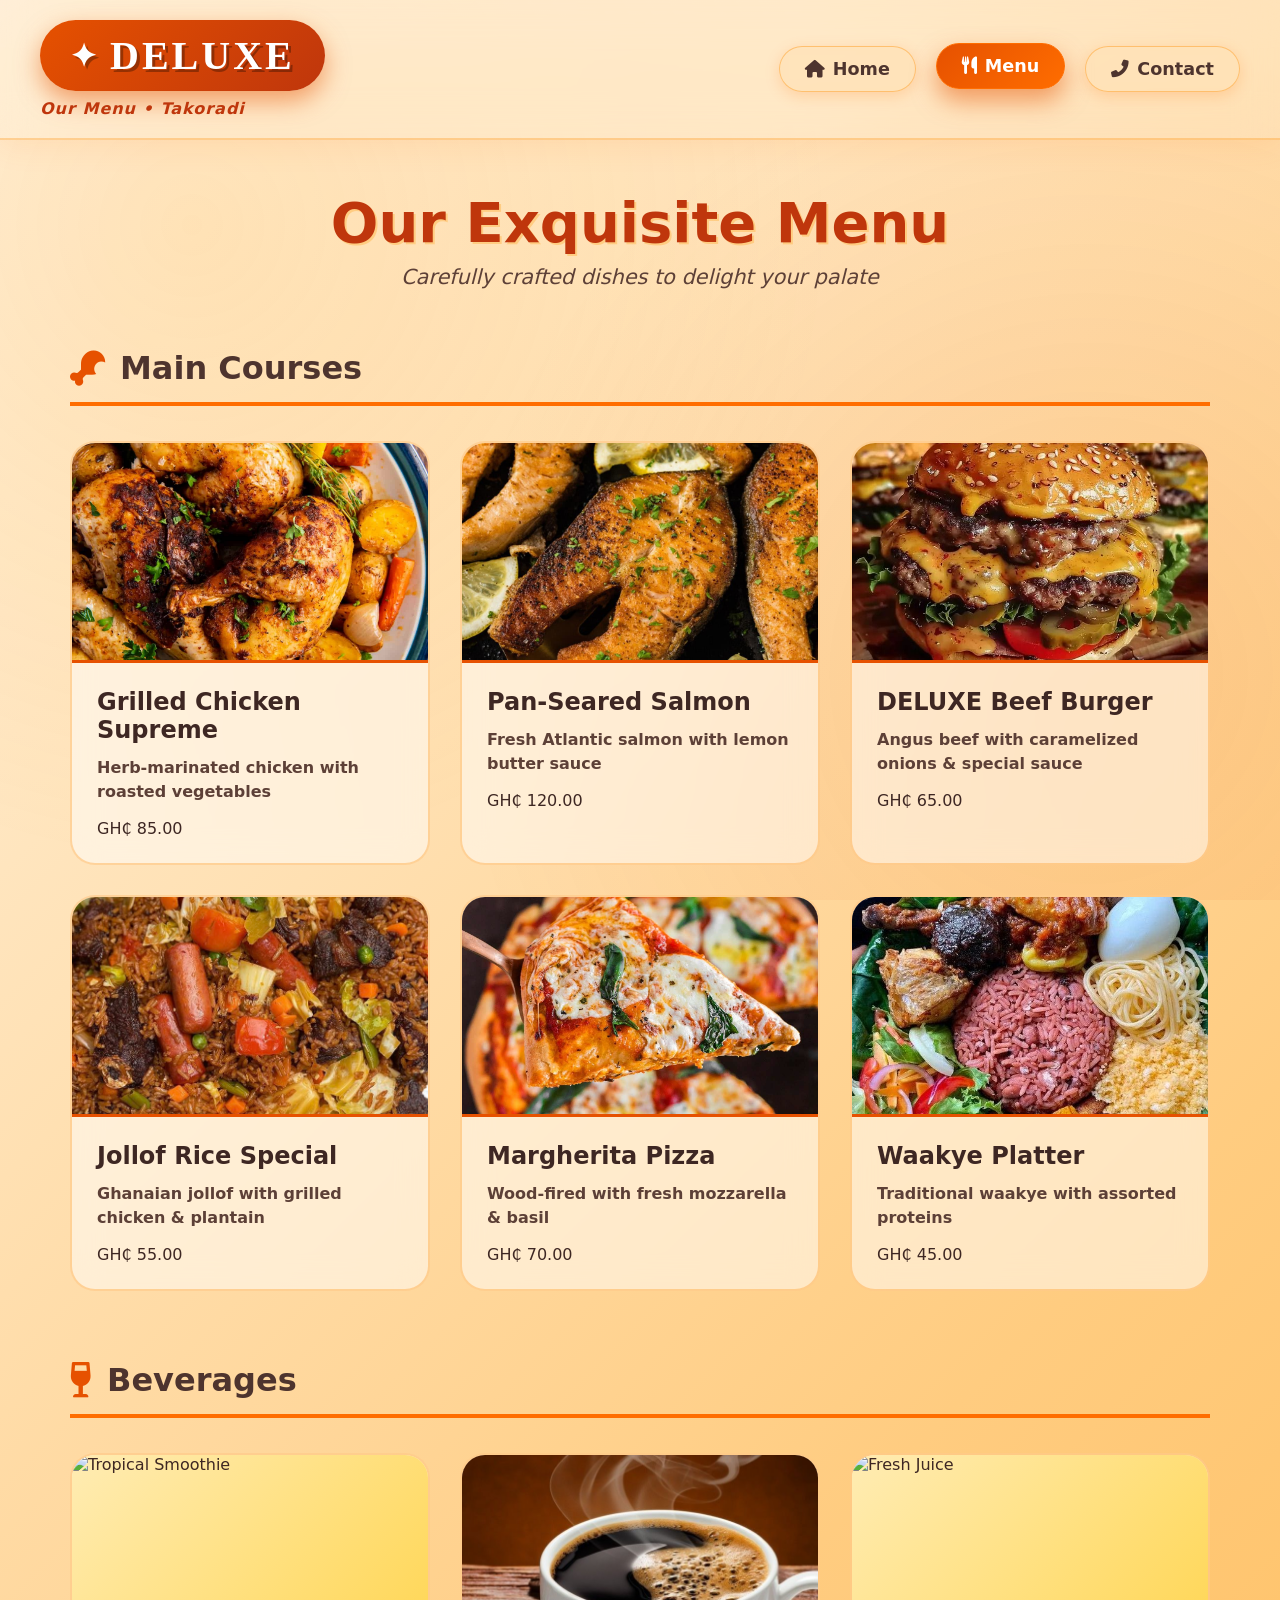
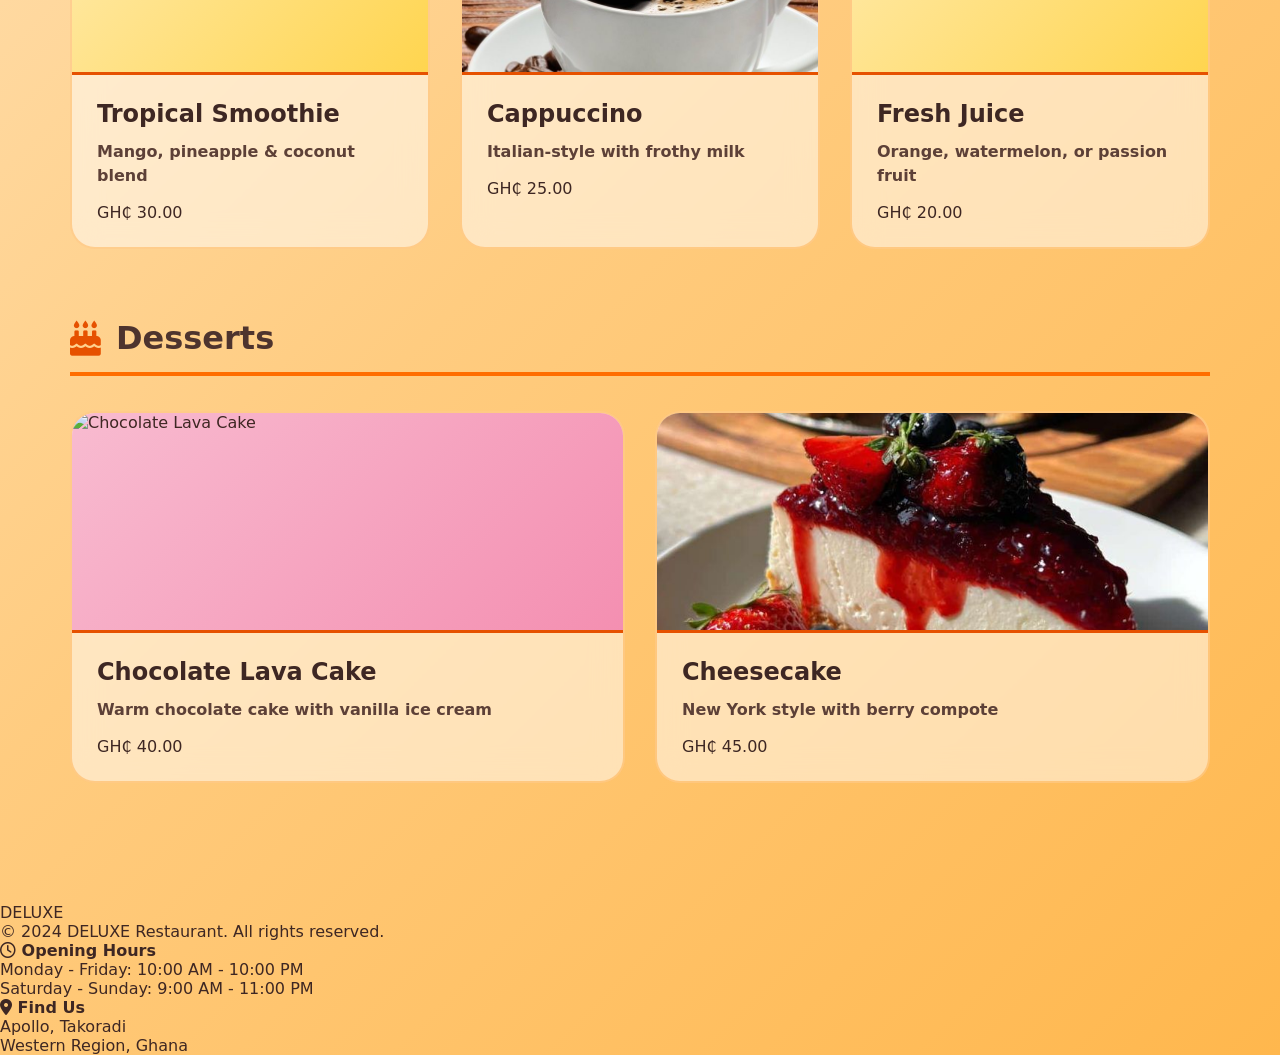
==== menu.html @ 9bec7f3c "Initial commit" ====
<!DOCTYPE html>
<html lang="en">
<head>
    <meta charset="UTF-8">
    <meta name="viewport" content="width=device-width, initial-scale=1.0">
    <title>DELUXE Menu - Takoradi, Apollo</title>
    <link rel="stylesheet" href="menu.css">
    <link rel="stylesheet" href="https://cdnjs.cloudflare.com/ajax/libs/font-awesome/6.0.0-beta3/css/all.min.css">
</head>
<body>
    <div class="warm-overlay"></div>
    
    <header class="navbar">
        <div class="logo-section">
            <div class="logo-placeholder">
                <span class="logo-icon">✦</span> DELUXE
            </div>
            <p class="tagline">Our Menu • Takoradi</p>
        </div>
        
        <nav class="nav-links">
            <a href="main_page.html">
                <i class="fas fa-home"></i> Home
            </a>
            <a href="menu.html" class="active-nav">
                <i class="fas fa-utensils"></i> Menu
            </a>
            <a href="contact.html">
                <i class="fas fa-phone-alt"></i> Contact
            </a>
        </nav>
    </header>

    <main class="menu-page">
        <h1 class="page-title">Our Exquisite Menu</h1>
        <p class="page-subtitle">Carefully crafted dishes to delight your palate</p>

        <div class="menu-category">
            <h2 class="category-title">
                <i class="fas fa-drumstick-bite"></i> Main Courses
            </h2>
            <div class="menu-grid">
                <div class="menu-item">
                    <div class="menu-image-placeholder">
                        <img src="IMAGES/Grilled chicken with roasted veggies.jpg" alt="Grilled Chicken Supreme">
                    </div>
                    <div class="menu-info">
                        <h3>Grilled Chicken Supreme</h3>
                        <p>Herb-marinated chicken with roasted vegetables</p>
                        <span class="price">GH₵ 85.00</span>
                    </div>
                </div>

                <div class="menu-item">
                    <div class="menu-image-placeholder">
                        <img src="IMAGES/pan seared salmon.jpg" alt="Pan-Seared Salmon">
                    </div>
                    <div class="menu-info">
                        <h3>Pan-Seared Salmon</h3>
                        <p>Fresh Atlantic salmon with lemon butter sauce</p>
                        <span class="price">GH₵ 120.00</span>
                    </div>
                </div>

                <div class="menu-item">
                    <div class="menu-image-placeholder">
                        <img src="IMAGES/crack burgers -.jpg" alt="DELUXE Beef Burger">
                    </div>
                    <div class="menu-info">
                        <h3>DELUXE Beef Burger</h3>
                        <p>Angus beef with caramelized onions & special sauce</p>
                        <span class="price">GH₵ 65.00</span>
                    </div>
                </div>

                <div class="menu-item">
                    <div class="menu-image-placeholder">
                        <img src="IMAGES/Jollof rice.jpg" alt="Jollof Rice Special">
                    </div>
                    <div class="menu-info">
                        <h3>Jollof Rice Special</h3>
                        <p>Ghanaian jollof with grilled chicken & plantain</p>
                        <span class="price">GH₵ 55.00</span>
                    </div>
                </div>

                <div class="menu-item">
                    <div class="menu-image-placeholder">
                        <img src="IMAGES/Margheritta Pizza.jpg" alt="Margherita Pizza">
                    </div>
                    <div class="menu-info">
                        <h3>Margherita Pizza</h3>
                        <p>Wood-fired with fresh mozzarella & basil</p>
                        <span class="price">GH₵ 70.00</span>
                    </div>
                </div>

                <div class="menu-item">
                    <div class="menu-image-placeholder">
                        <img src="IMAGES/Waakye Ghana food.jpg" alt="Waakye Platter">
                    </div>
                    <div class="menu-info">
                        <h3>Waakye Platter</h3>
                        <p>Traditional waakye with assorted proteins</p>
                        <span class="price">GH₵ 45.00</span>
                    </div>
                </div>
            </div>
        </div>

        <div class="menu-category">
            <h2 class="category-title">
                <i class="fas fa-wine-glass"></i> Beverages
            </h2>
            <div class="menu-grid">
                <div class="menu-item">
                    <div class="menu-image-placeholder beverage">
                        <img src="IMAGES/How to Make a De-Bloating Smoothie - American Woman.jpg" alt="Tropical Smoothie">
                    </div>
                    <div class="menu-info">
                        <h3>Tropical Smoothie</h3>
                        <p>Mango, pineapple & coconut blend</p>
                        <span class="price">GH₵ 30.00</span>
                    </div>
                </div>

                <div class="menu-item">
                    <div class="menu-image-placeholder beverage">
                        <img src="IMAGES/Coffee.jpg" alt="Cappuccino">
                    </div>
                    <div class="menu-info">
                        <h3>Cappuccino</h3>
                        <p>Italian-style with frothy milk</p>
                        <span class="price">GH₵ 25.00</span>
                    </div>
                </div>

                <div class="menu-item">
                    <div class="menu-image-placeholder beverage">
                        <img src="IMAGES/Colorful Smoothie Cups Ideas.jpg" alt="Fresh Juice">
                    </div>
                    <div class="menu-info">
                        <h3>Fresh Juice</h3>
                        <p>Orange, watermelon, or passion fruit</p>
                        <span class="price">GH₵ 20.00</span>
                    </div>
                </div>
            </div>
        </div>

        <div class="menu-category">
            <h2 class="category-title">
                <i class="fas fa-cake"></i> Desserts
            </h2>
            <div class="menu-grid">
                <div class="menu-item">
                    <div class="menu-image-placeholder dessert">
                        <img src="IMAGES/Chocolate Lava Cake _Crack into the ultimate dessert indulgence_ 🍫🍮 The molten center is calling! #ChocolateHeaven_.jpg" alt="Chocolate Lava Cake">
                    </div>
                    <div class="menu-info">
                        <h3>Chocolate Lava Cake</h3>
                        <p>Warm chocolate cake with vanilla ice cream</p>
                        <span class="price">GH₵ 40.00</span>
                    </div>
                </div>

                <div class="menu-item">
                    <div class="menu-image-placeholder dessert">
                        <img src="IMAGES/Cheesecake.jpg" alt="Cheesecake">
                    </div>
                    <div class="menu-info">
                        <h3>Cheesecake</h3>
                        <p>New York style with berry compote</p>
                        <span class="price">GH₵ 45.00</span>
                    </div>
                </div>
            </div>
        </div>
    </main>

    <footer class="footer">
        <div class="footer-content">
            <div class="footer-brand">
                <div class="footer-logo">DELUXE</div>
                <p>© 2024 DELUXE Restaurant. All rights reserved.</p>
            </div>
            <div class="footer-hours">
                <h4><i class="far fa-clock"></i> Opening Hours</h4>
                <p>Monday - Friday: 10:00 AM - 10:00 PM</p>
                <p>Saturday - Sunday: 9:00 AM - 11:00 PM</p>
            </div>
            <div class="footer-location">
                <h4><i class="fas fa-location-dot"></i> Find Us</h4>
                <p>Apollo, Takoradi</p>
                <p>Western Region, Ghana</p>
            </div>
        </div>
    </footer>
</body>
</html>
---- menu.css ----
* {
    margin: 0;
    padding: 0;
    box-sizing: border-box;
}

body {
    font-family: 'Segoe UI', 'Poppins', system-ui, -apple-system, sans-serif;
    background: linear-gradient(135deg, #fff3e0 0%, #ffe0b2 30%, #ffcc80 60%, #ffb74d 100%);
    color: #3e2723;
    min-height: 100vh;
    position: relative;
    overflow-x: hidden;
}

.warm-overlay {
    position: fixed;
    top: 0;
    left: 0;
    width: 100%;
    height: 100%;
    background: 
        radial-gradient(circle at 15% 25%, rgba(255, 152, 0, 0.12) 0%, transparent 50%),
        radial-gradient(circle at 85% 75%, rgba(230, 81, 0, 0.1) 0%, transparent 50%);
    pointer-events: none;
    z-index: 0;
}

/* Navbar */
.navbar {
    position: relative;
    z-index: 10;
    display: flex;
    flex-wrap: wrap;
    justify-content: space-between;
    align-items: center;
    padding: 20px 40px;
    background: rgba(255, 255, 255, 0.15);
    backdrop-filter: blur(20px);
    border-bottom: 2px solid rgba(255, 140, 0, 0.3);
    box-shadow: 0 4px 30px rgba(255, 110, 0, 0.1);
}

.logo-section {
    display: flex;
    flex-direction: column;
    align-items: flex-start;
}

.logo-placeholder {
    background: linear-gradient(135deg, #e65100, #bf360c);
    color: #fff;
    font-weight: 900;
    font-size: 2.5rem;
    padding: 12px 30px;
    border-radius: 50px;
    letter-spacing: 3px;
    text-shadow: 3px 3px 0 rgba(0, 0, 0, 0.3);
    box-shadow: 0 10px 25px rgba(230, 81, 0, 0.5);
    display: flex;
    align-items: center;
    gap: 10px;
    font-family: 'Trebuchet MS', 'Georgia', serif;
}

.logo-icon {
    font-size: 2rem;
    animation: pulse 2s infinite;
}

@keyframes pulse {
    0%, 100% { transform: scale(1); }
    50% { transform: scale(1.1); }
}

.tagline {
    margin-top: 8px;
    color: #bf360c;
    font-weight: 600;
    font-style: italic;
    font-size: 1rem;
    letter-spacing: 1px;
}

.nav-links {
    display: flex;
    gap: 20px;
    flex-wrap: wrap;
}

.nav-links a {
    text-decoration: none;
    font-weight: 700;
    font-size: 1.1rem;
    color: #4e342e;
    background: rgba(255, 224, 178, 0.7);
    padding: 12px 25px;
    border-radius: 40px;
    transition: all 0.3s ease;
    backdrop-filter: blur(5px);
    display: flex;
    align-items: center;
    gap: 8px;
    box-shadow: 0 4px 15px rgba(255, 110, 0, 0.2);
    border: 1px solid rgba(255, 140, 0, 0.4);
}

.nav-links a:hover,
.nav-links a.active-nav {
    background: linear-gradient(135deg, #e65100, #ff6d00);
    color: white;
    transform: translateY(-3px);
    box-shadow: 0 12px 25px rgba(230, 81, 0, 0.5);
    border-color: #ff6d00;
}

/* Menu Page */
.menu-page {
    position: relative;
    z-index: 5;
    max-width: 1200px;
    margin: 0 auto;
    padding: 50px 30px;
}

.page-title {
    text-align: center;
    font-size: 3.5rem;
    font-weight: 900;
    color: #bf360c;
    margin-bottom: 10px;
    text-shadow: 2px 2px 0 rgba(255, 183, 77, 0.5);
}

.page-subtitle {
    text-align: center;
    font-size: 1.3rem;
    color: #5d4037;
    margin-bottom: 60px;
    font-style: italic;
}

.menu-category {
    margin-bottom: 70px;
}

.category-title {
    font-size: 2rem;
    font-weight: 800;
    color: #4e342e;
    margin-bottom: 35px;
    display: flex;
    align-items: center;
    gap: 15px;
    padding-bottom: 15px;
    border-bottom: 4px solid #ff6d00;
}

.category-title i {
    color: #e65100;
    font-size: 2.2rem;
}

.menu-grid {
    display: grid;
    grid-template-columns: repeat(auto-fit, minmax(320px, 1fr));
    gap: 30px;
}

.menu-item {
    background: rgba(255, 255, 255, 0.5);
    backdrop-filter: blur(15px);
    border-radius: 25px;
    overflow: hidden;
    border: 2px solid rgba(255, 140, 0, 0.3);
    transition: all 0.3s ease;
    display: flex;
    flex-direction: column;
}

.menu-item:hover {
    transform: translateY(-8px);
    box-shadow: 0 25px 40px rgba(230, 81, 0, 0.3);
    border-color: #ff6d00;
}

.menu-image-placeholder {
    position: relative;
    height: 220px;
    overflow: hidden;
    background: linear-gradient(135deg, #ffcc80, #ffab40);
    border-bottom: 3px solid #e65100;
}

.menu-image-placeholder img {
    width: 100%;
    height: 100%;
    object-fit: cover;
    display: block;
    transition: transform 0.5s ease;
}

.menu-item:hover .menu-image-placeholder img {
    transform: scale(1.08);
}

.menu-image-placeholder i {
    display: none;
}

.menu-image-placeholder span {
    display: none;
}

.menu-image-placeholder.beverage {
    background: linear-gradient(135deg, #ffecb3, #ffd54f);
}

.menu-image-placeholder.dessert {
    background: linear-gradient(135deg, #f8bbd0, #f48fb1);
}

.menu-info {
    padding: 25px;
    flex: 1;
    display: flex;
    flex-direction: column;
}

.menu-info h3 {
    font-size: 1.5rem;
    font-weight: 700;
    color: #3e2723;
    margin-bottom: 12px;
}

.menu-info p {
    color: #5d4037;
    margin-bottom: 15px;
    line-height: 1.5;
    font-size: 1rem;
    font-weight: 600;
}
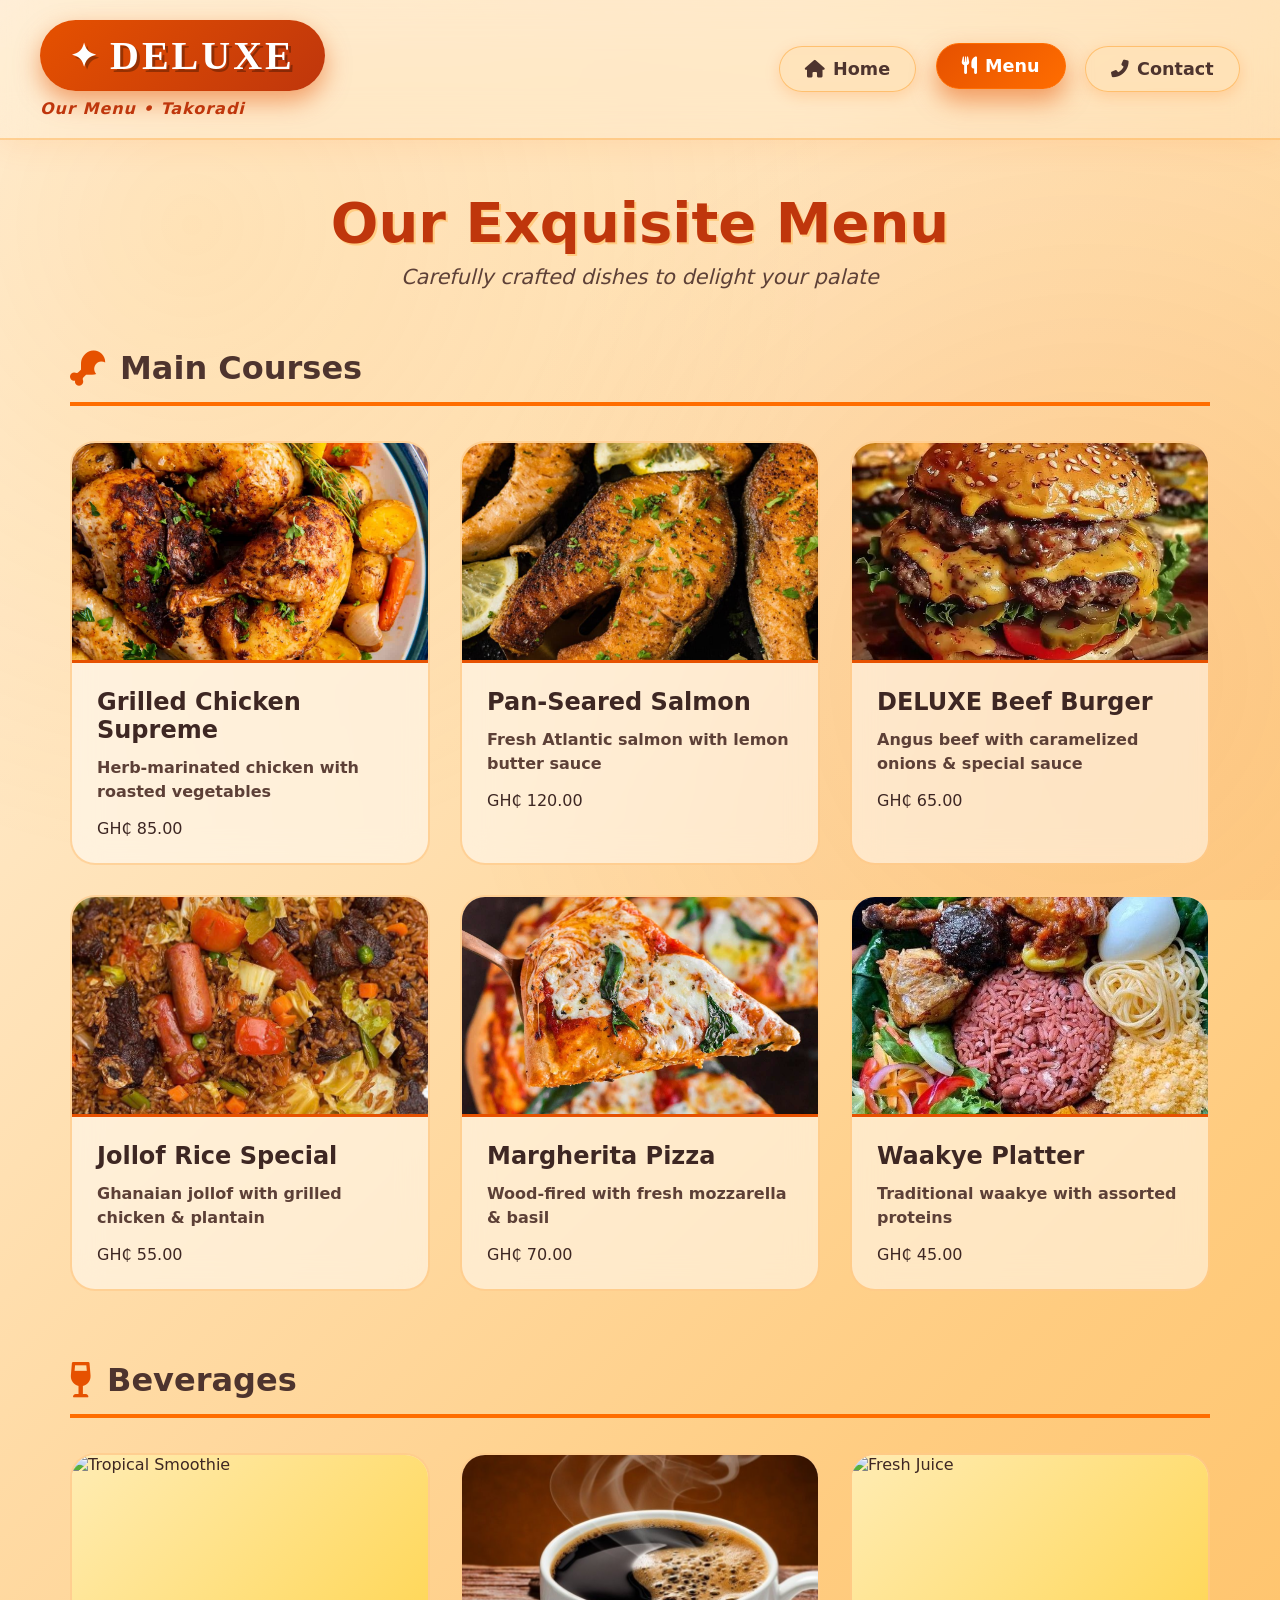
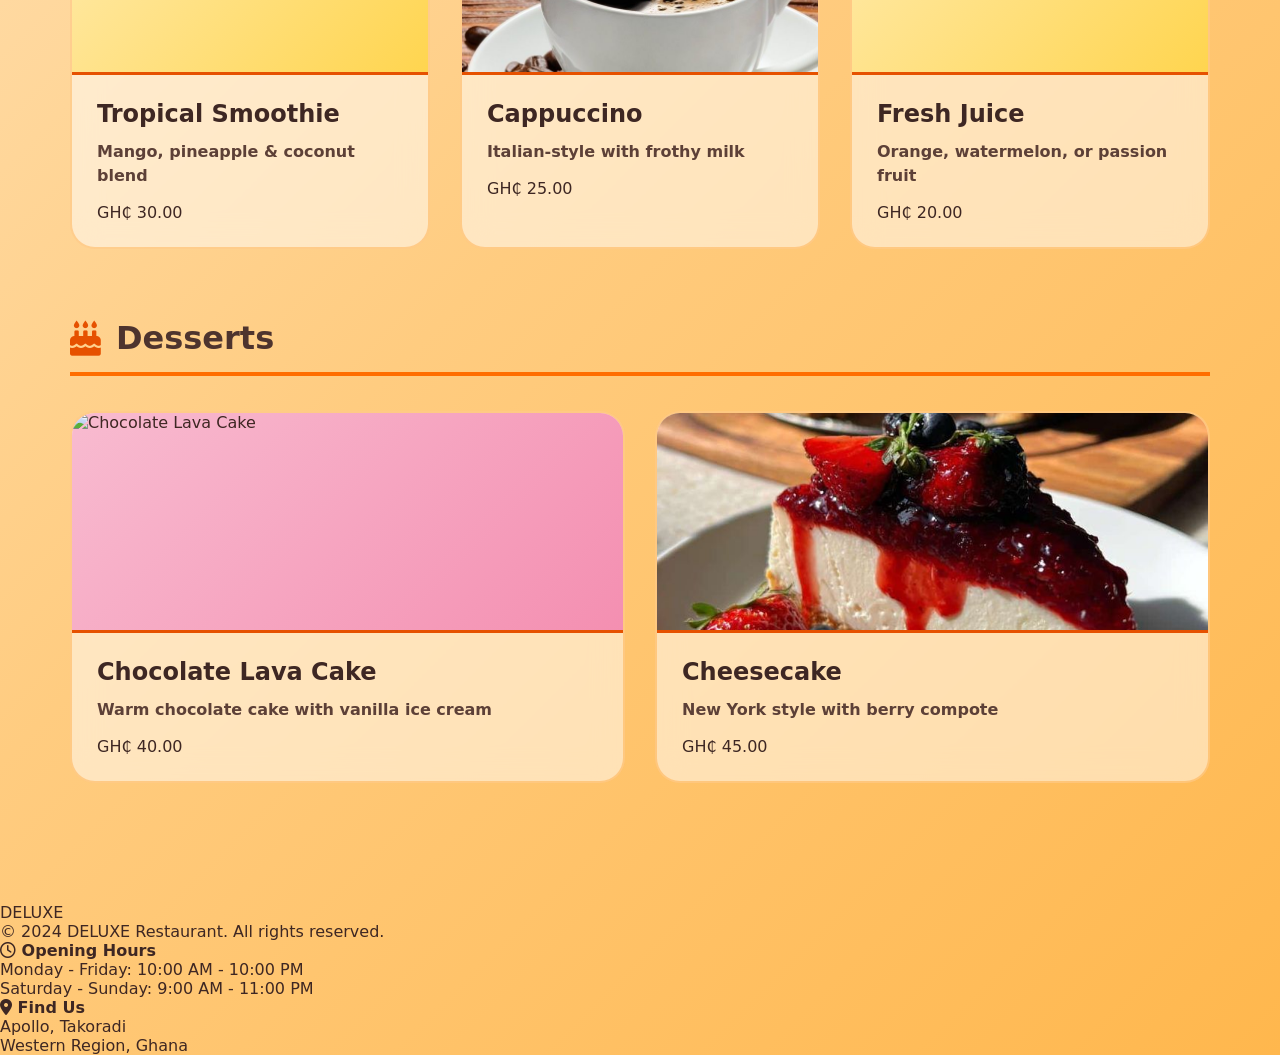
==== commit 042a81bb: "Renamed main_page.html to index.html" ====
--- a/menu.html
+++ b/menu.html
@@ -19,7 +19,7 @@
         </div>
         
         <nav class="nav-links">
-            <a href="main_page.html">
+            <a href="index.html">
                 <i class="fas fa-home"></i> Home
             </a>
             <a href="menu.html" class="active-nav">
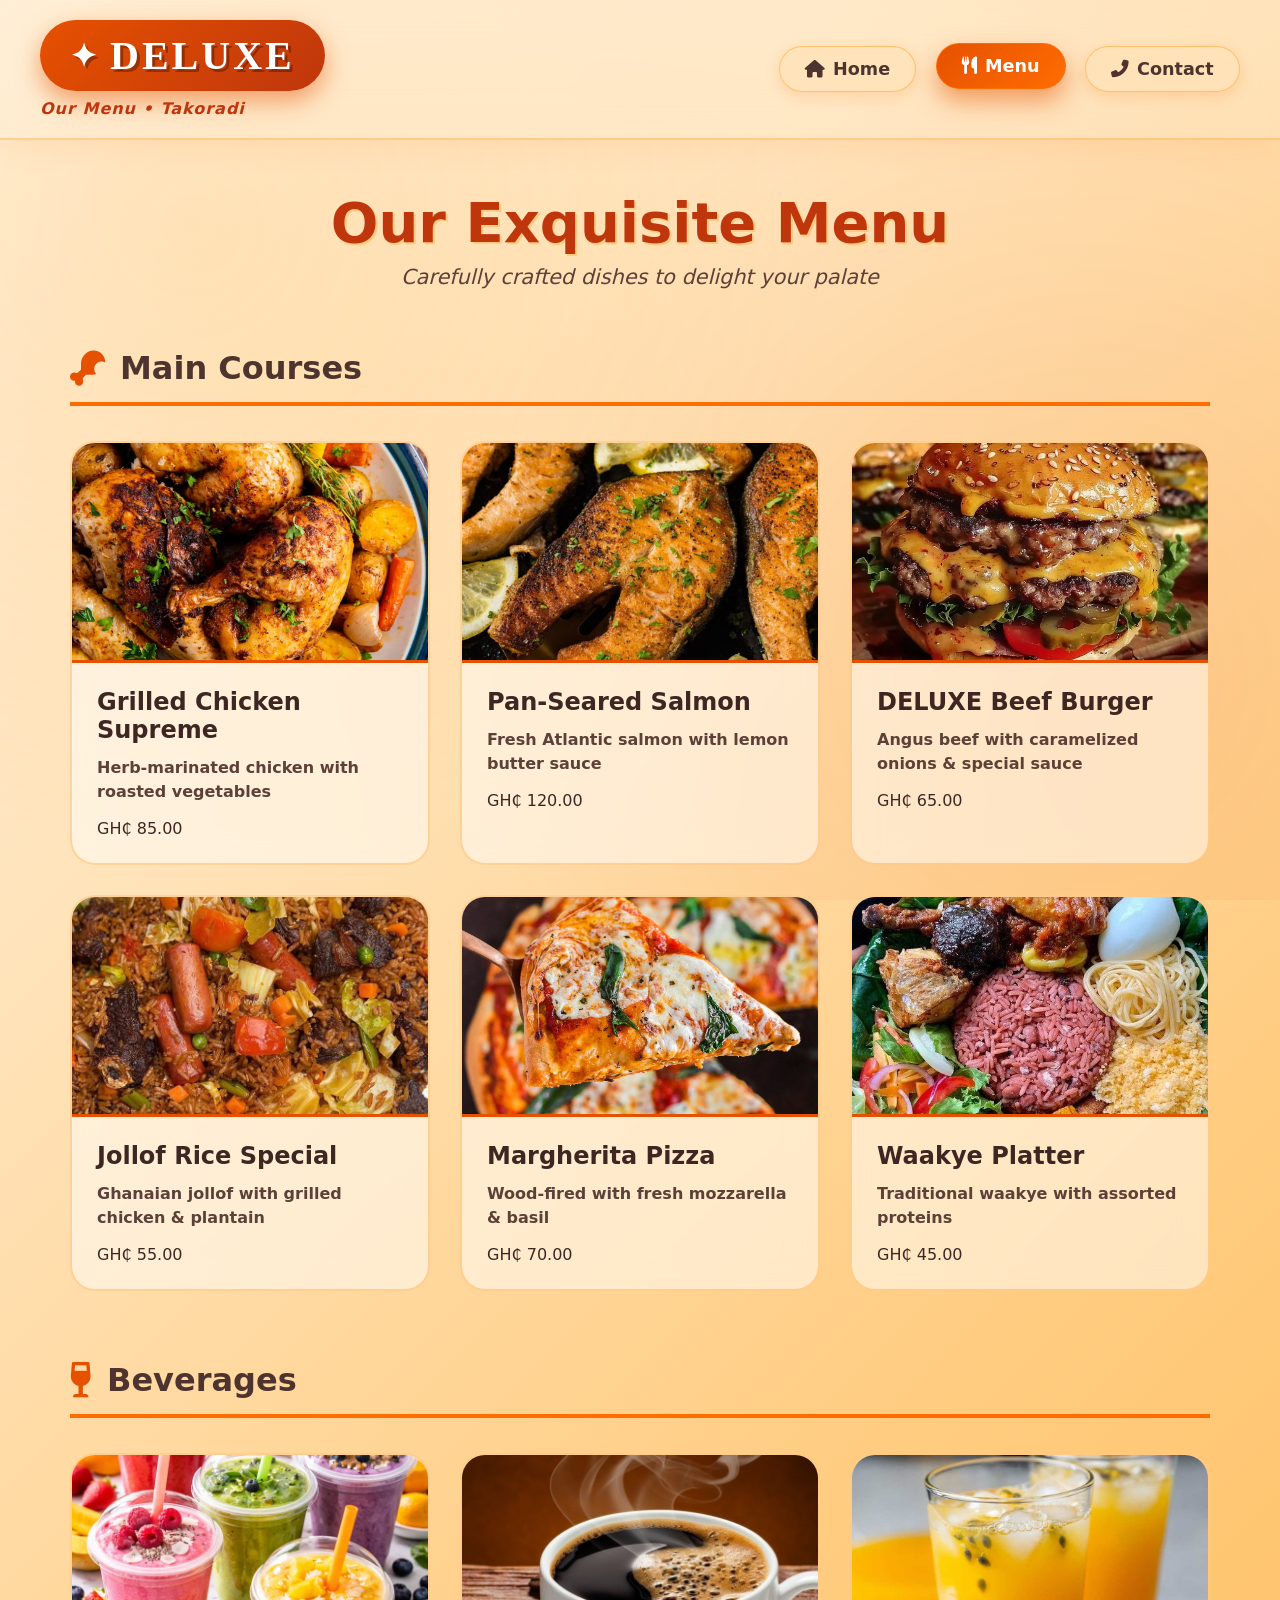
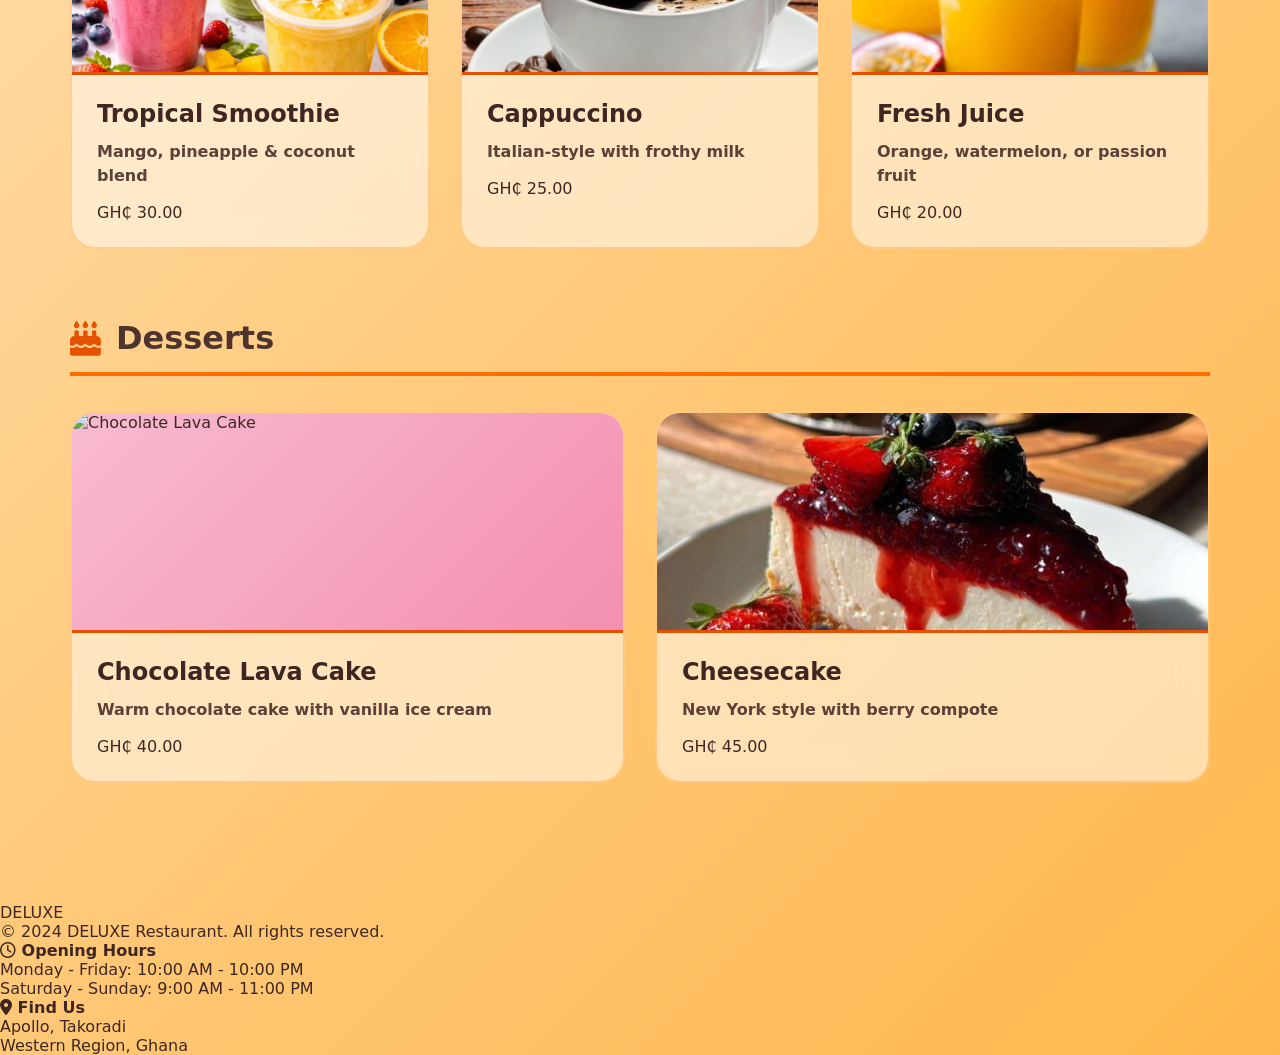
==== commit 0d4220aa: "edited and replaced pictures" ====
--- a/menu.html
+++ b/menu.html
@@ -115,7 +115,7 @@
             <div class="menu-grid">
                 <div class="menu-item">
                     <div class="menu-image-placeholder beverage">
-                        <img src="IMAGES/How to Make a De-Bloating Smoothie - American Woman.jpg" alt="Tropical Smoothie">
+                        <img src="IMAGES/tropical smoothies.jpg" alt="Tropical Smoothie">
                     </div>
                     <div class="menu-info">
                         <h3>Tropical Smoothie</h3>
@@ -137,7 +137,7 @@
 
                 <div class="menu-item">
                     <div class="menu-image-placeholder beverage">
-                        <img src="IMAGES/Colorful Smoothie Cups Ideas.jpg" alt="Fresh Juice">
+                        <img src="IMAGES/fresh Juice .jpg" alt="Fresh Juice">
                     </div>
                     <div class="menu-info">
                         <h3>Fresh Juice</h3>
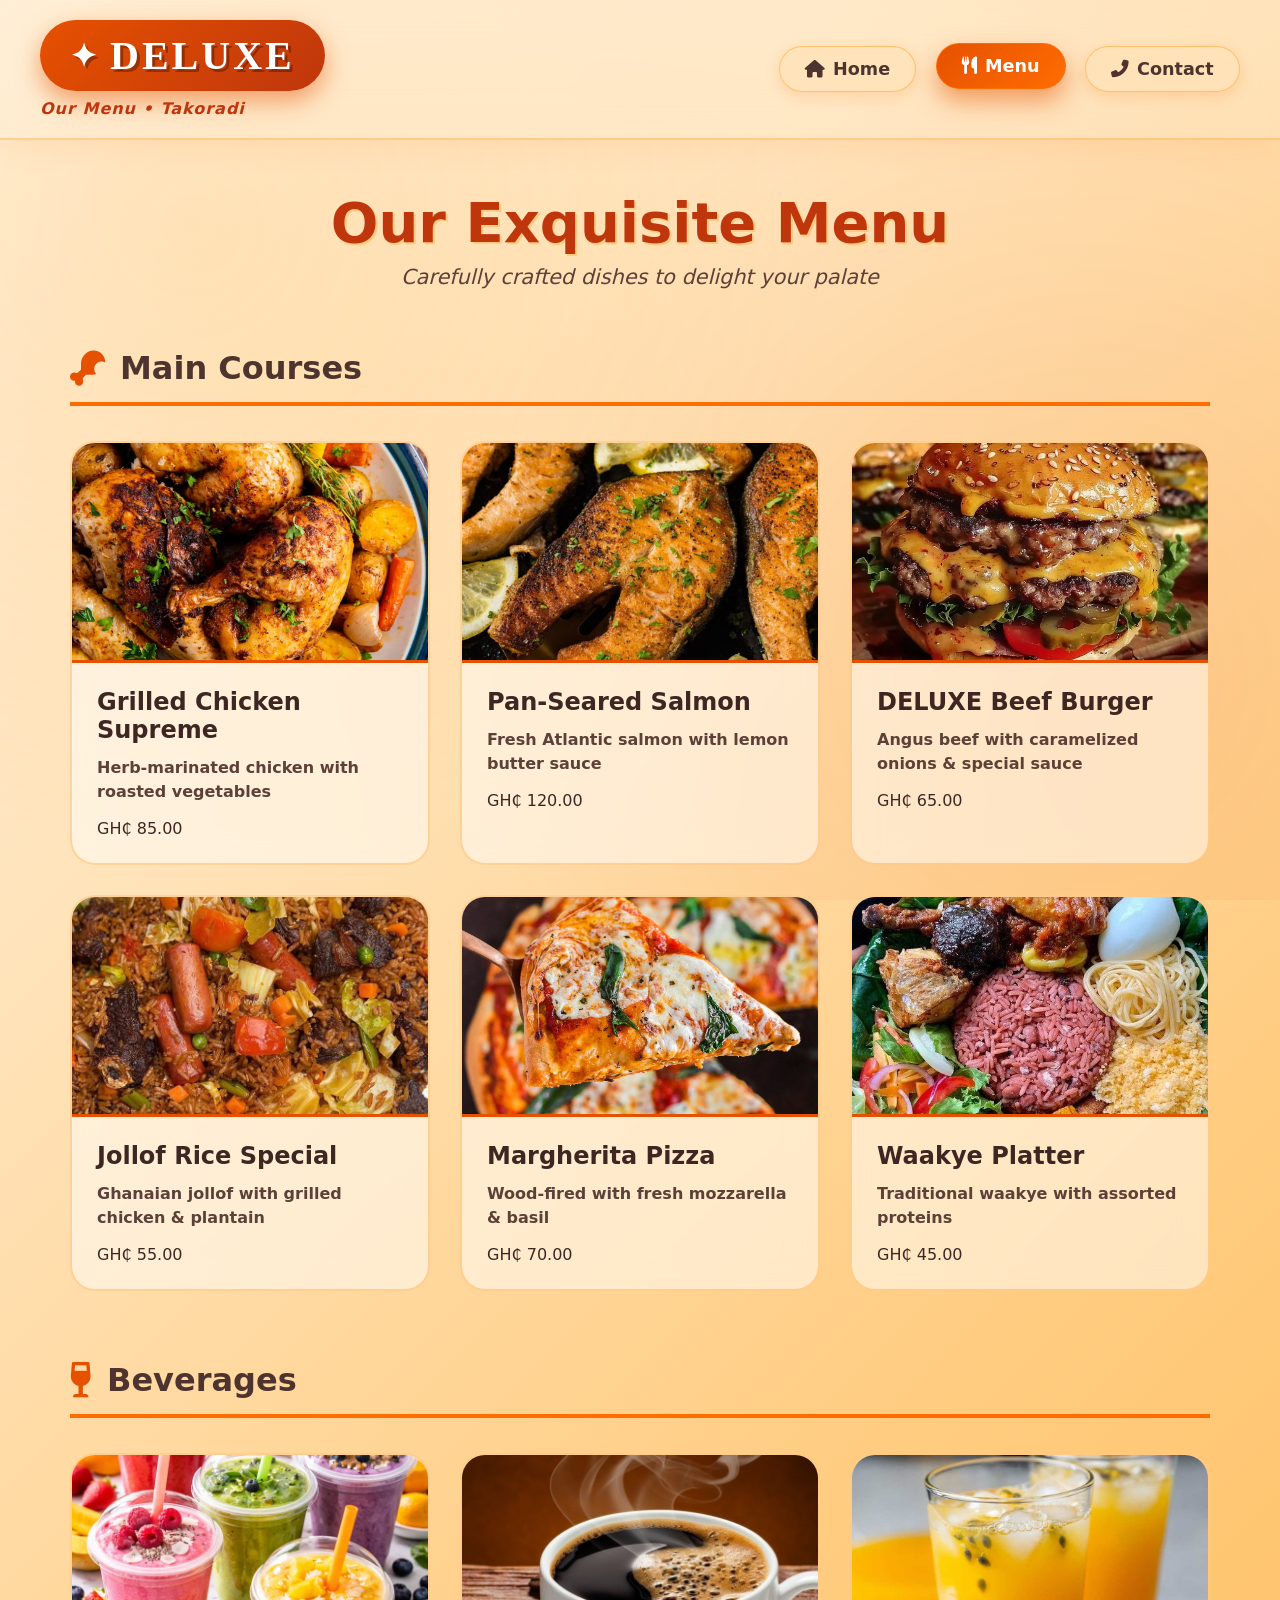
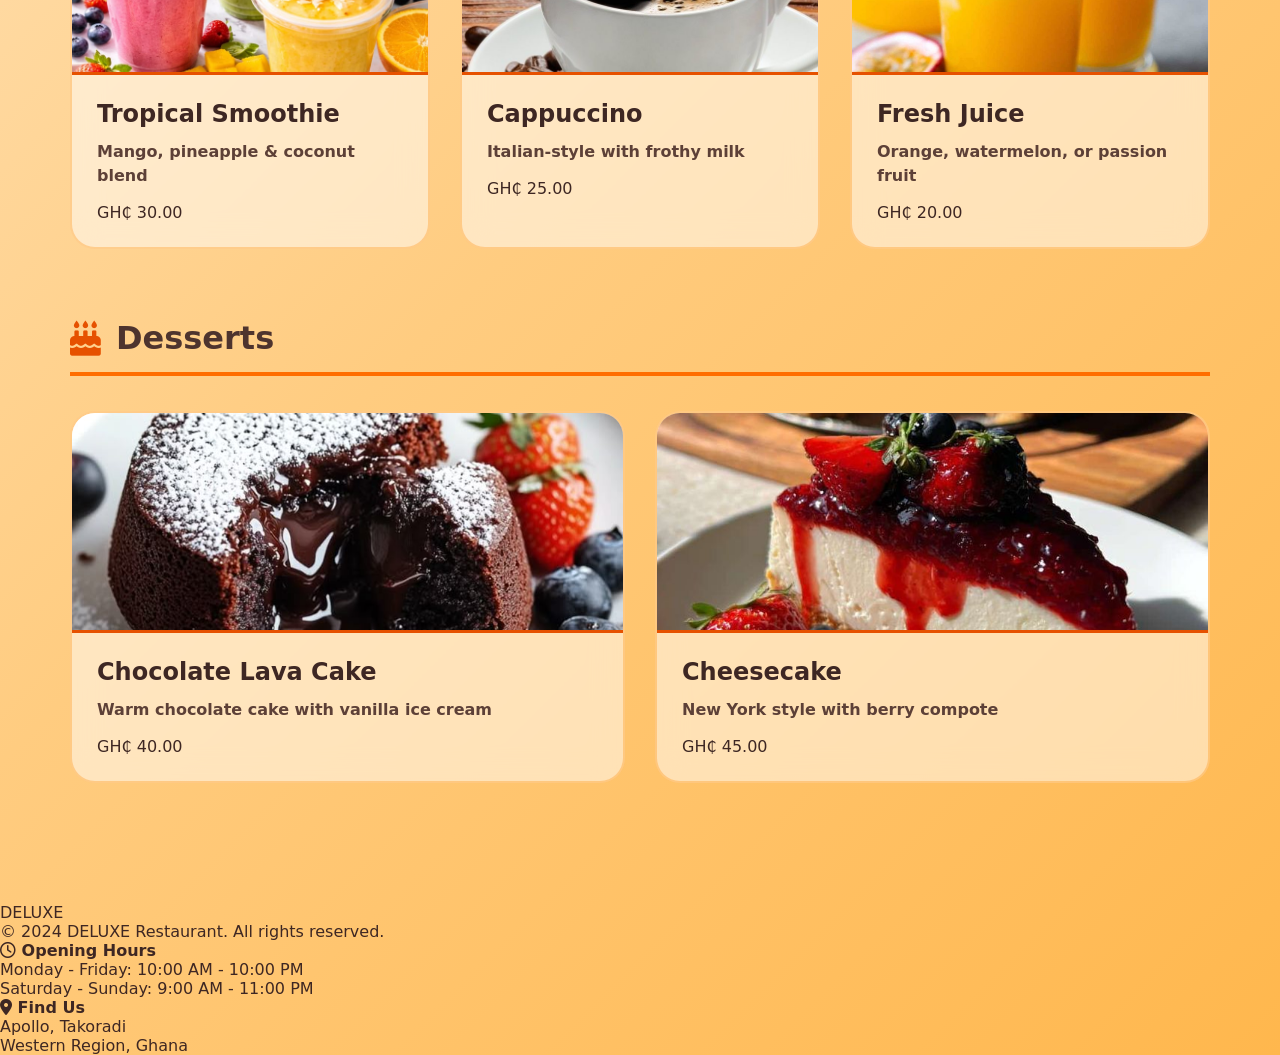
==== commit e132928e: "Another edit to the pic" ====
--- a/menu.html
+++ b/menu.html
@@ -155,7 +155,7 @@
             <div class="menu-grid">
                 <div class="menu-item">
                     <div class="menu-image-placeholder dessert">
-                        <img src="IMAGES/Chocolate Lava Cake _Crack into the ultimate dessert indulgence_ 🍫🍮 The molten center is calling! #ChocolateHeaven_.jpg" alt="Chocolate Lava Cake">
+                        <img src="IMAGES/Dessert Choco lava cake.jpg" alt="Chocolate Lava Cake">
                     </div>
                     <div class="menu-info">
                         <h3>Chocolate Lava Cake</h3>
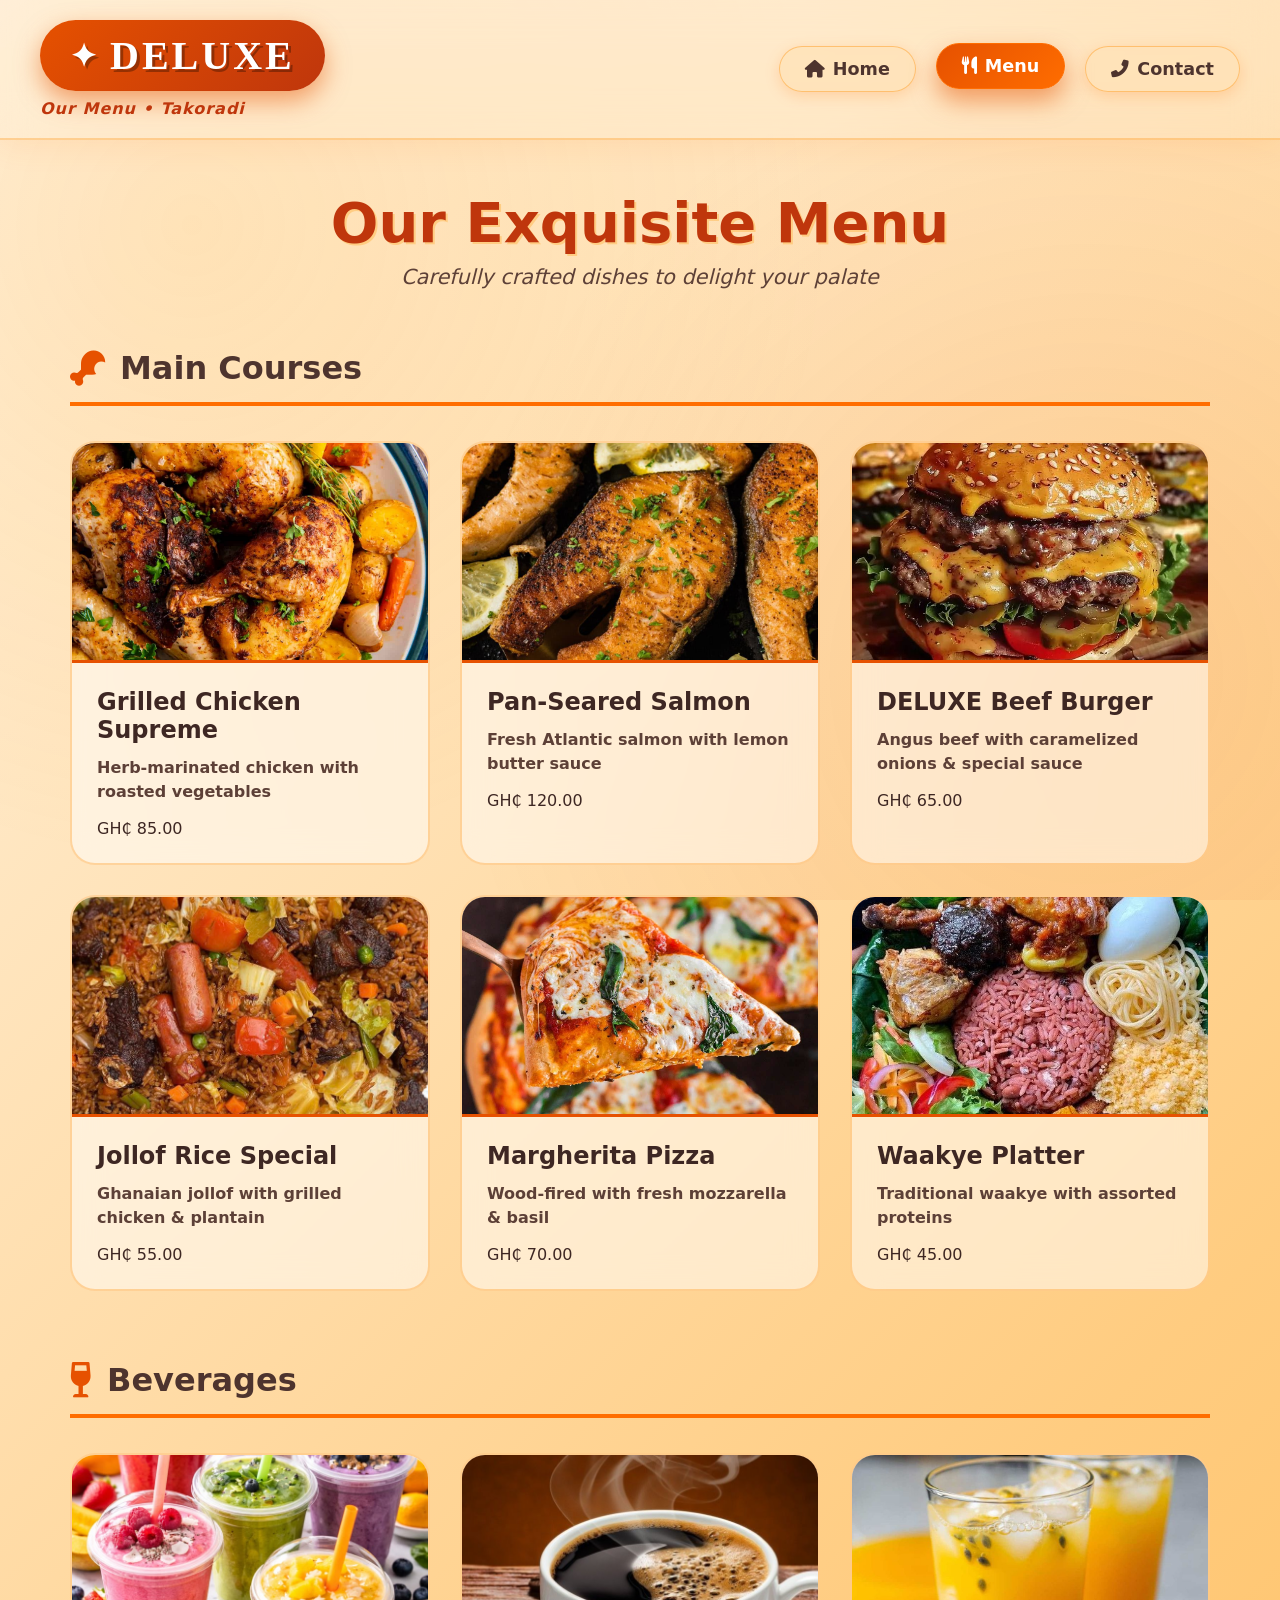
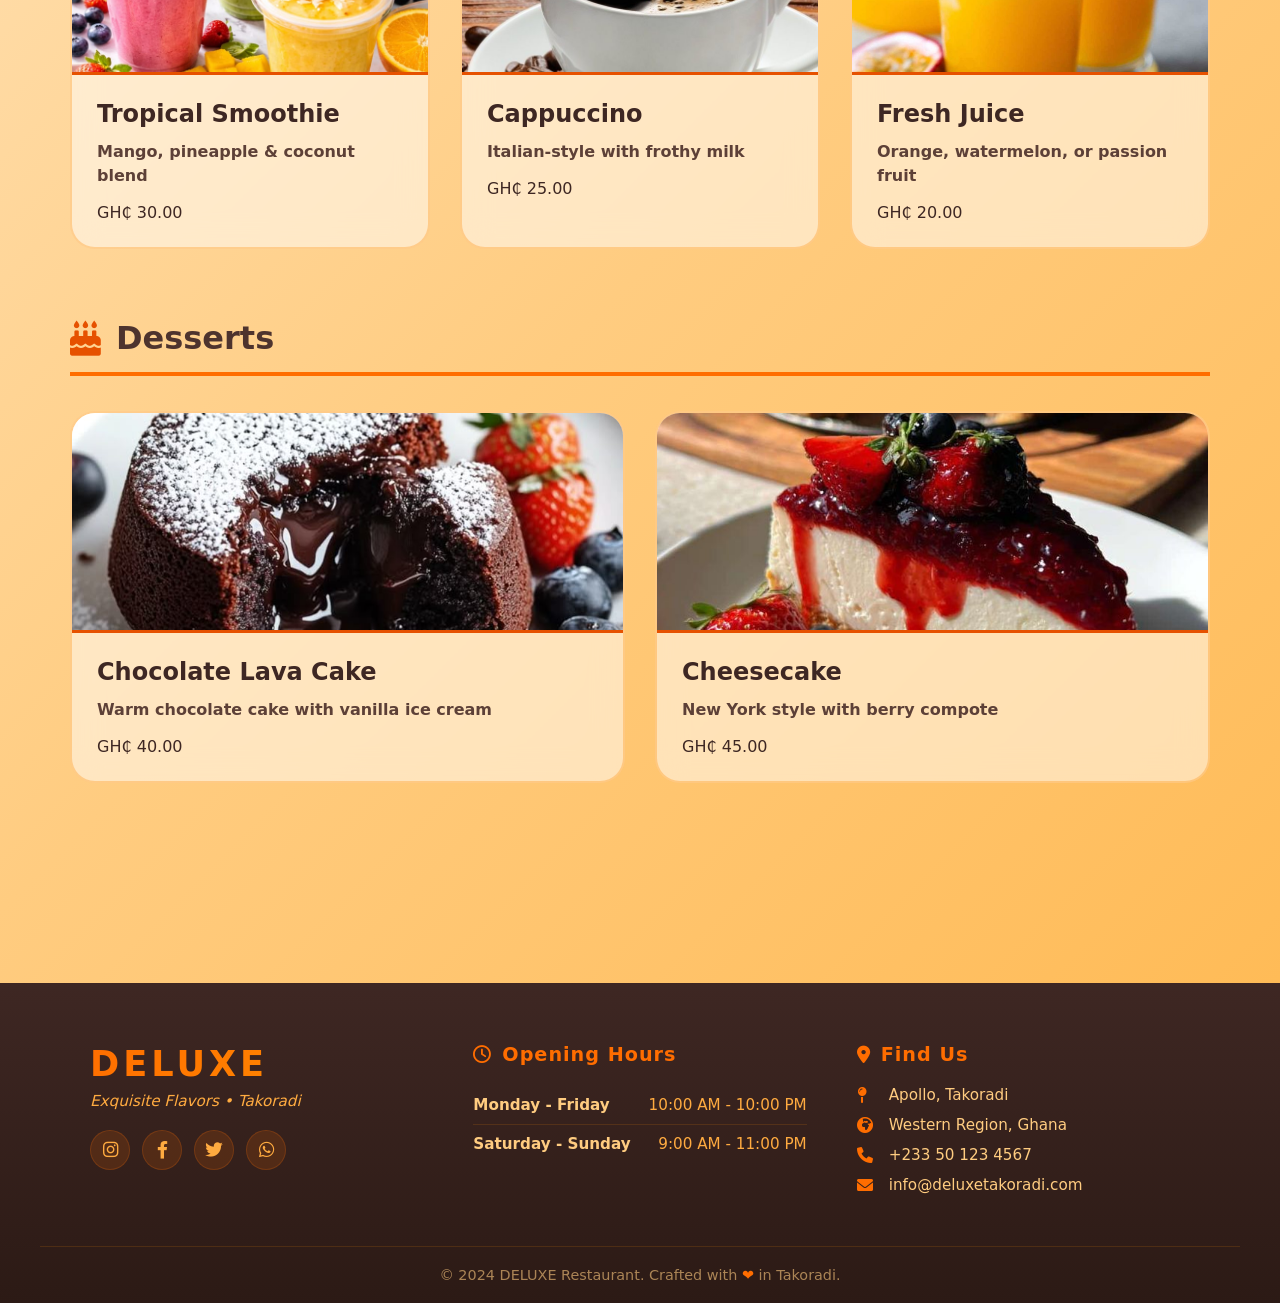
==== commit dd0098ef: "Menu footer edit" ====
--- a/menu.html
+++ b/menu.html
@@ -179,21 +179,33 @@
     </main>
 
     <footer class="footer">
+        <div class="footer-wave"></div>
         <div class="footer-content">
             <div class="footer-brand">
                 <div class="footer-logo">DELUXE</div>
-                <p>© 2024 DELUXE Restaurant. All rights reserved.</p>
+                <p class="footer-tagline">Exquisite Flavors • Takoradi</p>
+                <div class="footer-social">
+                    <a href="#" class="social-link"><i class="fab fa-instagram"></i></a>
+                    <a href="#" class="social-link"><i class="fab fa-facebook-f"></i></a>
+                    <a href="#" class="social-link"><i class="fab fa-twitter"></i></a>
+                    <a href="#" class="social-link"><i class="fab fa-whatsapp"></i></a>
+                </div>
             </div>
             <div class="footer-hours">
                 <h4><i class="far fa-clock"></i> Opening Hours</h4>
-                <p>Monday - Friday: 10:00 AM - 10:00 PM</p>
-                <p>Saturday - Sunday: 9:00 AM - 11:00 PM</p>
+                <div class="hours-row"><span>Monday - Friday</span><span>10:00 AM - 10:00 PM</span></div>
+                <div class="hours-row"><span>Saturday - Sunday</span><span>9:00 AM - 11:00 PM</span></div>
             </div>
             <div class="footer-location">
                 <h4><i class="fas fa-location-dot"></i> Find Us</h4>
-                <p>Apollo, Takoradi</p>
-                <p>Western Region, Ghana</p>
-            </div>
+                <p class="location-line"><i class="fas fa-map-pin"></i> Apollo, Takoradi</p>
+                <p class="location-line"><i class="fas fa-globe-africa"></i> Western Region, Ghana</p>
+                <p class="location-line"><i class="fas fa-phone"></i> +233 50 123 4567</p>
+                <p class="location-line"><i class="fas fa-envelope"></i> info@deluxetakoradi.com</p>
+            </div>
+        </div>
+        <div class="footer-bottom">
+            <p>© 2024 DELUXE Restaurant. Crafted with <span class="footer-heart">❤</span> in Takoradi.</p>
         </div>
     </footer>
 </body>
--- a/menu.css
+++ b/menu.css
@@ -241,3 +241,164 @@
     font-size: 1rem;
     font-weight: 600;
 }
+
+/* ============ FOOTER ============ */
+.footer {
+    position: relative;
+    z-index: 5;
+    background: linear-gradient(180deg, #3e2723 0%, #2c1a15 100%);
+    color: #ffe0b2;
+    padding: 0 40px 0;
+    margin-top: 80px;
+    overflow: hidden;
+}
+
+.footer-wave {
+    position: absolute;
+    top: -40px;
+    left: 0;
+    right: 0;
+    height: 40px;
+    background: radial-gradient(ellipse 60% 40px at 50% 0%, #2c1a15 60%, transparent 70%);
+}
+
+.footer-content {
+    display: grid;
+    grid-template-columns: repeat(auto-fit, minmax(220px, 1fr));
+    gap: 50px;
+    max-width: 1100px;
+    margin: 0 auto;
+    padding: 60px 0 40px;
+    position: relative;
+}
+
+.footer-logo {
+    font-size: 2.2rem;
+    font-weight: 900;
+    letter-spacing: 4px;
+    background: linear-gradient(135deg, #ff6d00, #ff9100);
+    -webkit-background-clip: text;
+    -webkit-text-fill-color: transparent;
+    background-clip: text;
+    margin-bottom: 8px;
+}
+
+.footer-tagline {
+    color: #ffab40;
+    font-style: italic;
+    font-size: 0.95rem;
+    margin-bottom: 20px;
+    font-weight: 500;
+}
+
+.footer-social {
+    display: flex;
+    gap: 12px;
+}
+
+.social-link {
+    display: flex;
+    align-items: center;
+    justify-content: center;
+    width: 40px;
+    height: 40px;
+    border-radius: 50%;
+    background: rgba(255, 109, 0, 0.15);
+    color: #ffab40;
+    text-decoration: none;
+    transition: all 0.3s ease;
+    font-size: 1.1rem;
+    border: 1px solid rgba(255, 109, 0, 0.2);
+}
+
+.social-link:hover {
+    background: linear-gradient(135deg, #e65100, #ff6d00);
+    color: #fff;
+    transform: translateY(-3px);
+    box-shadow: 0 8px 20px rgba(230, 81, 0, 0.4);
+    border-color: #ff6d00;
+}
+
+.footer h4 {
+    color: #ff6d00;
+    margin-bottom: 20px;
+    font-size: 1.2rem;
+    font-weight: 800;
+    letter-spacing: 1px;
+    display: flex;
+    align-items: center;
+    gap: 10px;
+}
+
+.footer h4 i {
+    font-size: 1.1rem;
+}
+
+.hours-row {
+    display: flex;
+    justify-content: space-between;
+    gap: 20px;
+    padding: 10px 0;
+    border-bottom: 1px solid rgba(255, 140, 0, 0.15);
+    font-size: 0.95rem;
+}
+
+.hours-row:last-child {
+    border-bottom: none;
+}
+
+.hours-row span:first-child {
+    color: #ffcc80;
+    font-weight: 600;
+}
+
+.hours-row span:last-child {
+    color: #ffab40;
+    font-weight: 500;
+}
+
+.location-line {
+    display: flex;
+    align-items: center;
+    gap: 12px;
+    color: #ffcc80;
+    margin-bottom: 12px;
+    font-size: 0.95rem;
+    font-weight: 500;
+    transition: all 0.3s ease;
+}
+
+.location-line:hover {
+    color: #ffab40;
+    transform: translateX(5px);
+}
+
+.location-line i {
+    width: 20px;
+    color: #ff6d00;
+    font-size: 1rem;
+}
+
+.footer-bottom {
+    border-top: 1px solid rgba(255, 140, 0, 0.15);
+    padding: 20px 0;
+    text-align: center;
+}
+
+.footer-bottom p {
+    color: rgba(255, 204, 128, 0.6);
+    font-size: 0.9rem;
+    margin: 0;
+    font-weight: 500;
+}
+
+.footer-heart {
+    color: #ff6d00;
+    display: inline-block;
+    animation: heartbeat 1.5s infinite;
+}
+
+@keyframes heartbeat {
+    0%, 100% { transform: scale(1); }
+    50% { transform: scale(1.2); }
+}
